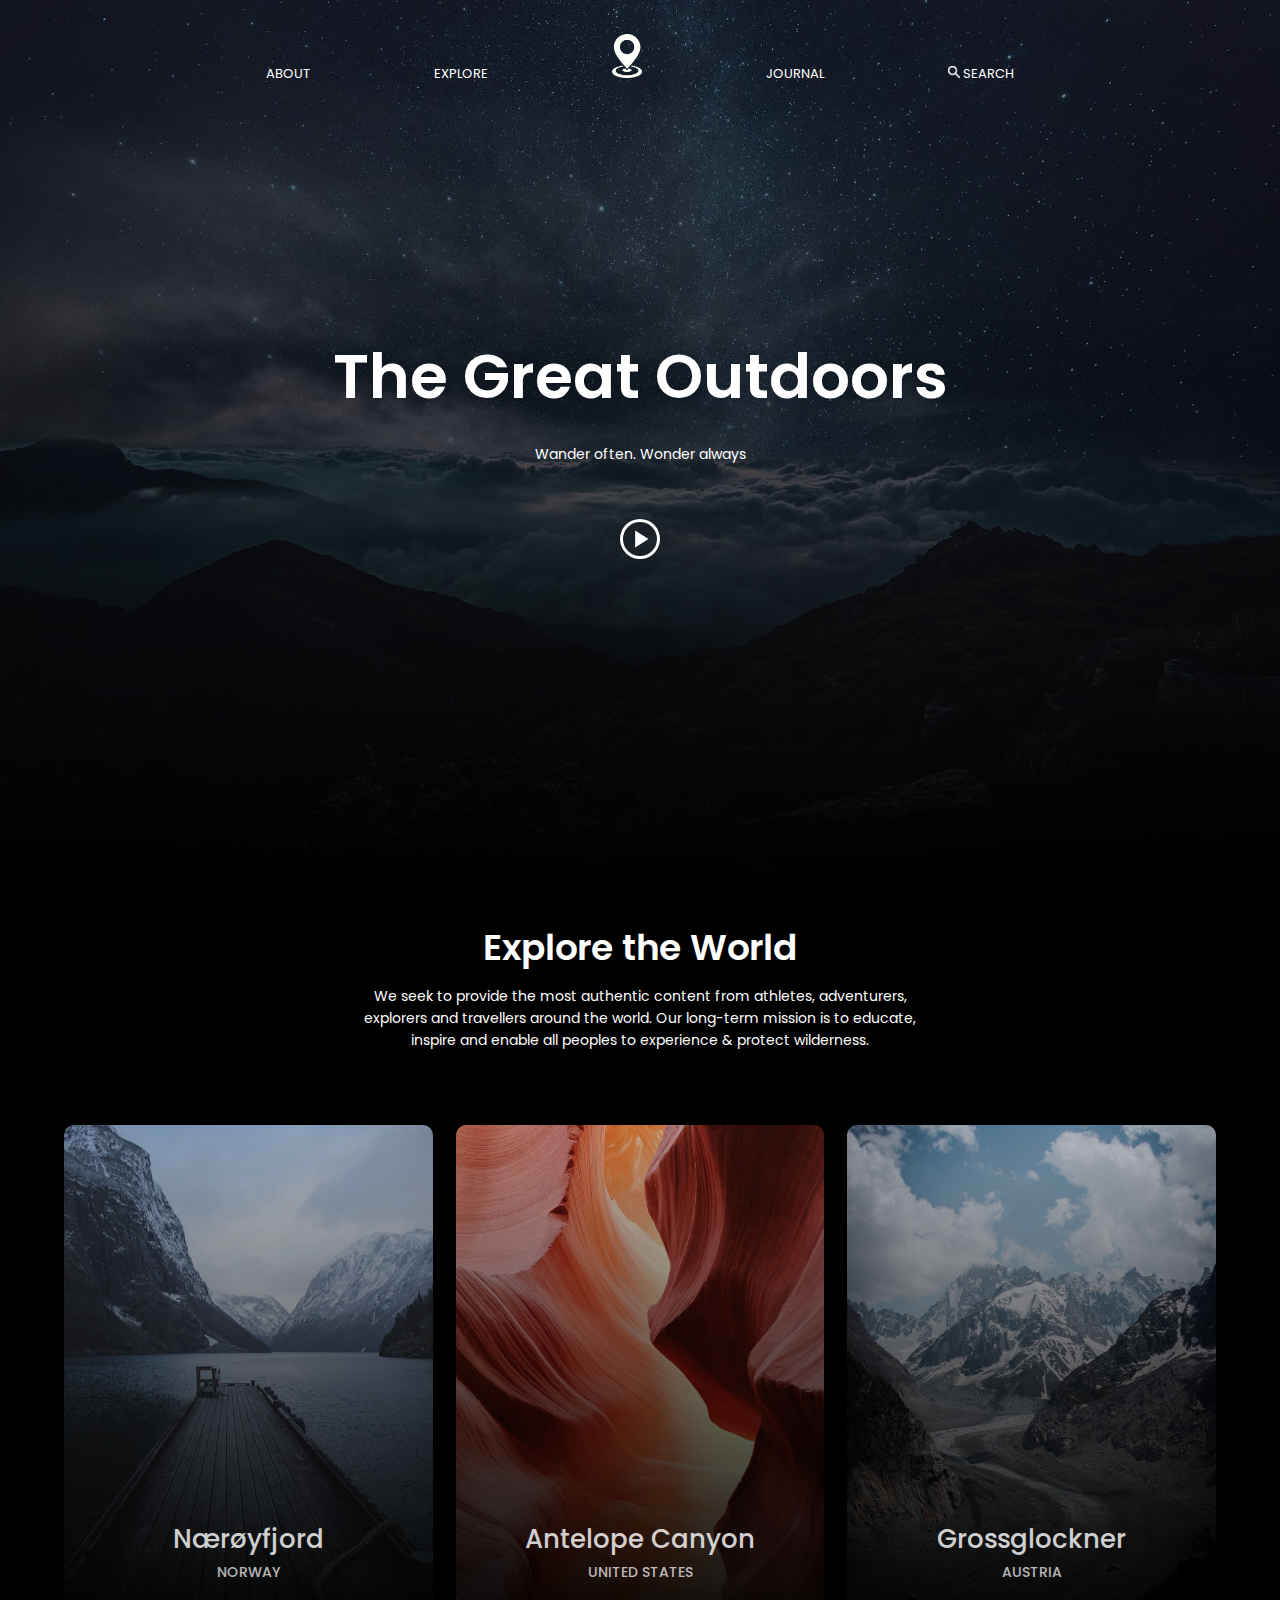
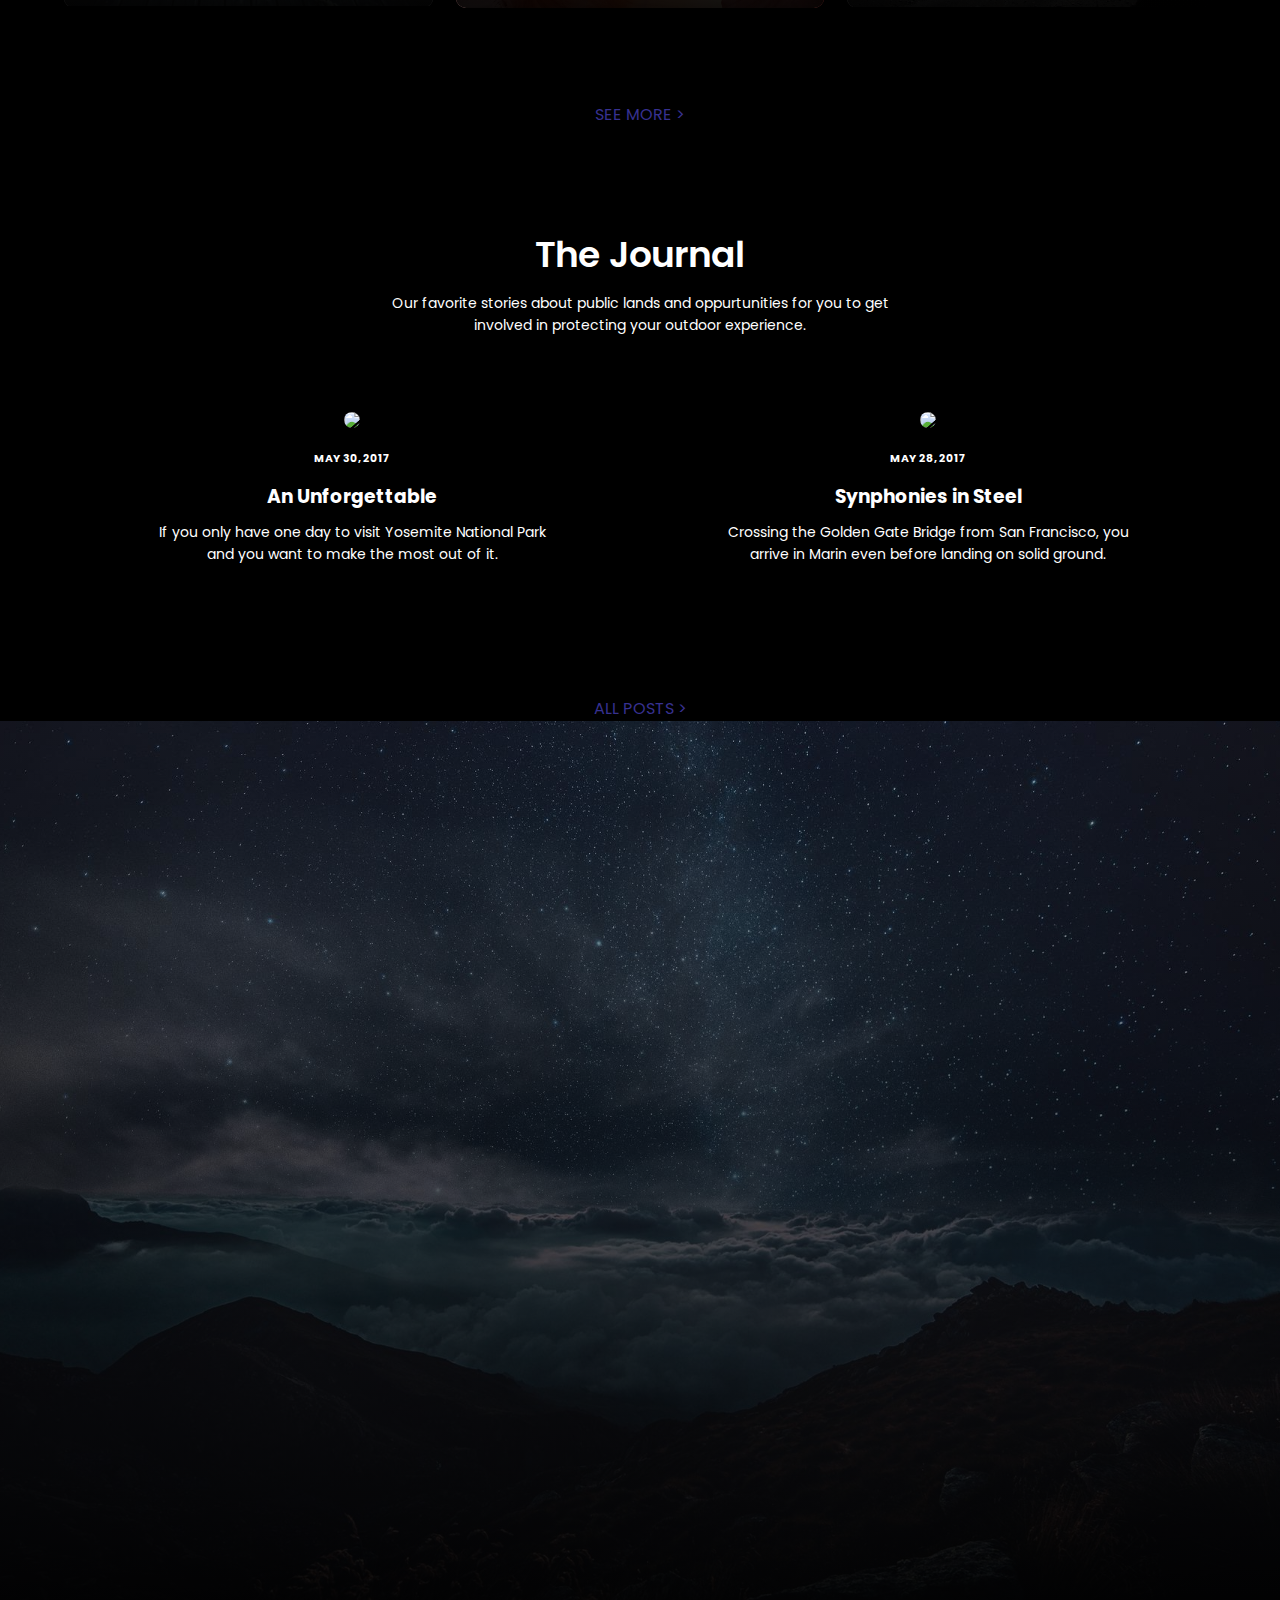
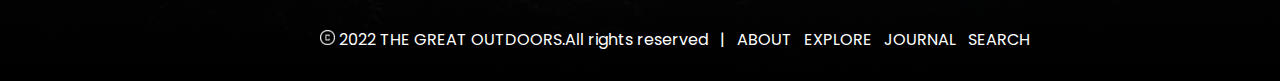
==== index.html @ c3ee38a0 "Add files via upload" ====
<!DOCTYPE html>
<html lang="en">
<head>
    <meta charset="UTF-8">
    <meta http-equiv="X-UA-Compatible" content="IE=edge">
    <meta name="viewport" content="width=device-width, initial-scale=1.0">
    <link rel="stylesheet" href="style.css">
    <link rel="preconnect" href="https://fonts.googleapis.com">
<link rel="preconnect" href="https://fonts.gstatic.com" crossorigin>
<link href="https://fonts.googleapis.com/css2?family=Poppins:wght@100;200;300;400;500;600;800&display=swap" rel="stylesheet"> 

<title>The Great Outdoors</title>
</head>
<body>
    <section class="header">
        <nav>
            <div class="nav-links">            
                <ul>
                    <li><a href="">ABOUT</a></li>
                    <li><a href="">EXPLORE</a></li>
                    <li><a href=""><img id="map-icon" src="images/map-icon.png"></a></li>
                    <li><a href="">JOURNAL</a></li>
                    <li><a href=""><img id="search-icon" src="images/search-icon.png"> SEARCH</a></li>
                </ul>
            </div>
        </nav>

        <div class="text-box">
            <h1>The Great Outdoors</h1>
            <p>Wander often. Wonder always</p>
            <a href="https://youtu.be/IUN664s7N-c" class="play-btn"><img src="images/play_circle.svg"></a>
        </div>
    </section>

    <!-- Explore the world section  -->

    <section class="explore">
        <h1>Explore the World</h1>
        <p>We seek to provide the most authentic content from athletes, adventurers, <br>
            explorers and travellers around the world. Our long-term mission is to educate, <br>
            inspire and enable all peoples to experience & protect wilderness.
        </p>

        <div class="row">
            <div class="explore-column">
                <img src="images/norway.png">
                <div class="layer">
                    <h3>Nærøyfjord</h3>
                    <p>NORWAY</p>
                </div>
            </div>
            <div class="explore-column">
                <img src="images/antelope-canyon.png">
                <div class="layer">
                    <h3>Antelope Canyon</h3>
                    <P>UNITED STATES</P>
                </div>
            </div><div class="explore-column">
                <img src="images/grossglockner.png">
                <div class="layer">
                    <h3>Grossglockner</h3>
                    <P>AUSTRIA</P>
                </div>
            </div>
        </div>
        <a href="">SEE MORE ></a>
    </section>

    <!-- The Journal section  -->

    <section class="journal">
        <h1>The Journal</h1>
        <p>Our favorite stories about public lands and oppurtunities for you to get<br>
            involved in protecting your outdoor experience.
        </p>

        <div class="row">
            <div class="journal-column">
                 <img src="images/yosemite-national-park.png">
                 <h6>MAY 30, 2017</h6>
                 <h3>An Unforgettable</h3>
                 <p>If you only have one day to visit Yosemite National Park <br>
                    and you want to make the most out of it.
                </p>
            </div>
            <div class="journal-column">
                <img src="images/golden-gate-bridge.png">
                <h6>MAY 28, 2017</h6>
                <h3>Synphonies in Steel</h3>
                 <p> Crossing the Golden Gate Bridge from San Francisco, you <br>
                     arrive in Marin even before landing on solid ground.
                </p>
            </div>
        </div>
        <a href="">ALL POSTS ></a>
    </section>

    <!-- footer  -->
    <section class="footer">
        <ul>
            <li><img id="copyright-img" src="images/copyright-icon.png"> 2022 THE GREAT OUTDOORS.All rights reserved &nbsp | &nbsp ABOUT &nbsp EXPLORE &nbsp JOURNAL &nbsp SEARCH</li>
        </ul>
    </section>

</body>
</html>
---- style.css ----
*{
    margin: 0;
    padding: 0;
    font-family: 'Poppins', sans-serif;
}
.header{
    min-height: 100vh;
    width: 100%;
    background-image: linear-gradient(rgba(4,9,30,0.3),rgb(0, 0, 0)),url(images/header-bg.jpg);
    background-position: center;
    background-size: cover;
    position: relative;
}
nav{
    display: flex;
    padding: 2% 6%;
    justify-content: space-between;
    align-items: center;
}
.nav-links{
    flex: 1;
    text-align: center;
}
.nav-links ul li{
    list-style: none;
    display: inline-block;
    padding: 8px 60px;
    position: relative;
}
#map-icon{
    width: 30px;
}
#search-icon{
    width: 12px;
}
.nav-links ul li a{
    color: #fff;
    text-decoration: none;
    font-size: 13px;
}
.nav-links ul li::after{
    content: '';
    width: 0%;
    height: 2px;
    background: #f44336;
    display: block;
    margin: auto;
    transition: 0.5s;
}
.nav-links ul li:hover::after{
    width: 100%;
}
.text-box{
    width: 90%;
    color: #fff;
    position: absolute;
    top: 50%;
    left: 50%;
    transform: translate(-50%,-50%);
    text-align: center;
}
.text-box h1{
    font-size: 62px;
}
.text-box p{
    margin: 10px 0 40px;
    font-size: 14px;
    color: #fff;
}
.play-btn{
    display: inline-block;
    transition: transform .5s;
    cursor: pointer;
}
.play-btn:hover{
    transform: scale(1.2);
}

nav .fa{
    display: none;
}

/* Explore the world section  */

.explore{
    width: 100%;
    margin: auto;
    text-align: center;
    padding-top: 20px;
    background-color: rgb(0, 0, 0);
}
h1{
    color: #fff;
    font-weight: 600;
    font-size: 36px;
}
p{
    color: rgb(255, 255, 255);
    font-size: 14px;
    font-weight: 400;
    line-height: 22px;
    padding: 10px;
}
.row{
    margin: 5%;
    display: flex;
    justify-content: space-between;
}
.explore-column{
    flex-basis: 32%;
    border-radius: 10px;
    margin-bottom: 30px;
    position: relative;
    overflow: hidden;
}
.explore-column img{
    width: 100%;
    display: block;
}
.layer{
    background: linear-gradient(rgba(4,9,30,0.2),rgba(0, 0, 0, 0.93));
    height: 100%;
    width: 100%;
    position: absolute;
    top: 0;
    left: 0;
    transition: 0.5s;
}
.layer:hover{
    background: linear-gradient(rgba(4,9,30,0),rgba(0, 0, 0, 0));
    cursor: pointer;
}
.layer h3{
    width: 100%;
    font-weight: 500;
    color: #fff;
    font-size: 26px;
    bottom: 10%;
    left: 50%;
    transform: translateX(-50%);
    position: absolute;
    opacity: 0.8;
    transition: 0.5s;
}
.layer p{
    width: 100%;
    font-weight: 500;
    color: #fff;
    bottom: 3%;
    left: 50%;
    transform: translateX(-50%);
    position: absolute;
    opacity: 0.7;
    transition: 0.5s;
}
.layer:hover h3{
    bottom: 50%;
    opacity: 1;
}
.layer:hover p{
    bottom: 43%;
    opacity: 1;
}
.explore a{
    color: rgb(55, 49, 145);
    text-decoration: none;
    font-size: 16px;
}

/* The journal section  */

.journal{
    background-color: black;
    width: 100%;
    margin: auto;
    text-align: center;
    padding-top: 100px;
}
.journal-column{
    flex: 31%;
    border-radius: 10px;
    margin-bottom: 5%;
    text-align: center;
}
.journal-column img{
    width: 95%;
    border-radius: 10px;
}
.journal-column h6{
    margin-top: 16px;
    margin-bottom: 15px;
    color: #fff;
    padding: 0;
}
.journal-column h3{
    color: #fff;
    padding: 0;
}
.journal a{
    color: rgb(55, 49, 145);
    text-decoration: none;
    font-size: 16px;
}

/* footer  */

.footer{
    background-image: linear-gradient(rgba(4,9,30,0.3),rgb(0, 0, 0)),url(images/header-bg.jpg);
    background-position: center;
    background-size: cover;
    position: relative;
    width: 100%;
    padding: 30px 0;
    min-height: 100vh;
} 
.footer ul li{ 
    text-align: center;
    list-style: none;
    color: #fff;
    position: absolute;
    bottom: 3%;
    left: 25%;
    cursor: pointer;
}
#copyright-img{
    width: 15px;
}
@media(max-width: 700px){
    .text-box h1{
        font-size: 20px;
    }
    .nav-links ul li{
        display: block;
    }
    #map-icon{
        width: 15px;
    }
    #search-icon{
        width: 7px;
    }
    .nav-links ul li{
        list-style: none;
        display: inline-block;
        padding: 2px 3px;
        position: relative;
    }
    .nav-links ul li a{
        color: #fff;
        text-decoration: none;
        font-size: 9px;
    }
}
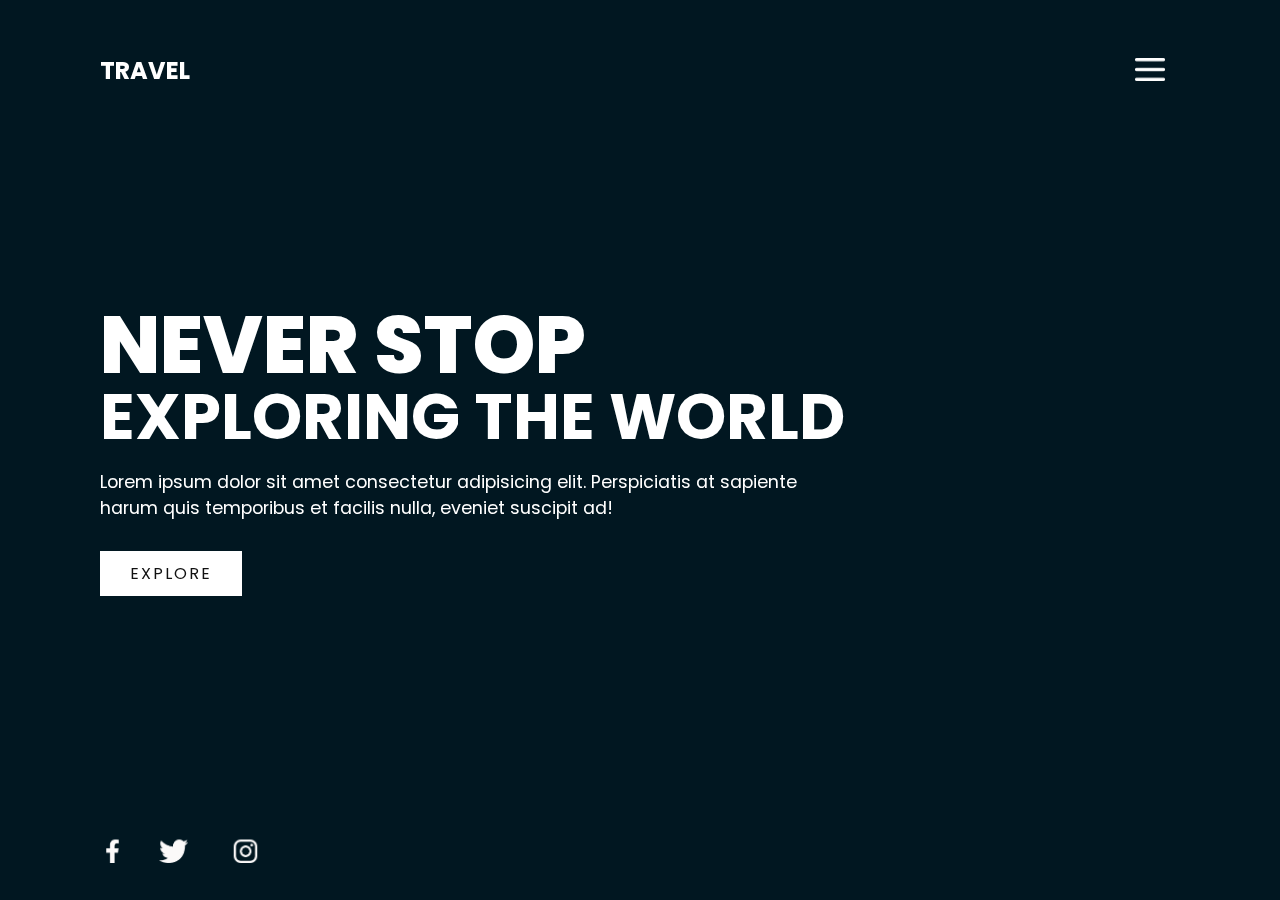
==== commit 2bc9a0ff: "homepage of my website" ====
--- a/index.html
+++ b/index.html
@@ -5,102 +5,31 @@
     <meta http-equiv="X-UA-Compatible" content="IE=edge">
     <meta name="viewport" content="width=device-width, initial-scale=1.0">
     <link rel="stylesheet" href="style.css">
-    <link rel="preconnect" href="https://fonts.googleapis.com">
-<link rel="preconnect" href="https://fonts.gstatic.com" crossorigin>
-<link href="https://fonts.googleapis.com/css2?family=Poppins:wght@100;200;300;400;500;600;800&display=swap" rel="stylesheet"> 
-
-<title>The Great Outdoors</title>
+    <title>Travel Landing Page</title>
 </head>
 <body>
-    <section class="header">
-        <nav>
-            <div class="nav-links">            
-                <ul>
-                    <li><a href="">ABOUT</a></li>
-                    <li><a href="">EXPLORE</a></li>
-                    <li><a href=""><img id="map-icon" src="images/map-icon.png"></a></li>
-                    <li><a href="">JOURNAL</a></li>
-                    <li><a href=""><img id="search-icon" src="images/search-icon.png"> SEARCH</a></li>
-                </ul>
-            </div>
-        </nav>
+    <section class="showcase">
+        <header>
+            <h2 class="logo">Travel</h2>
+            <div class="toggle"></div>
+        </header>
 
-        <div class="text-box">
-            <h1>The Great Outdoors</h1>
-            <p>Wander often. Wonder always</p>
-            <a href="https://youtu.be/IUN664s7N-c" class="play-btn"><img src="images/play_circle.svg"></a>
+        <video src="video/TheBreathtakingBeautyofNatureHD.mp4" muted loop autoplay></video>
+
+        <div class="overlay">
+
         </div>
-    </section>
-
-    <!-- Explore the world section  -->
-
-    <section class="explore">
-        <h1>Explore the World</h1>
-        <p>We seek to provide the most authentic content from athletes, adventurers, <br>
-            explorers and travellers around the world. Our long-term mission is to educate, <br>
-            inspire and enable all peoples to experience & protect wilderness.
-        </p>
-
-        <div class="row">
-            <div class="explore-column">
-                <img src="images/norway.png">
-                <div class="layer">
-                    <h3>Nærøyfjord</h3>
-                    <p>NORWAY</p>
-                </div>
-            </div>
-            <div class="explore-column">
-                <img src="images/antelope-canyon.png">
-                <div class="layer">
-                    <h3>Antelope Canyon</h3>
-                    <P>UNITED STATES</P>
-                </div>
-            </div><div class="explore-column">
-                <img src="images/grossglockner.png">
-                <div class="layer">
-                    <h3>Grossglockner</h3>
-                    <P>AUSTRIA</P>
-                </div>
-            </div>
+        <div class="text">
+            <h2>Never Stop</h2>
+            <h3>Exploring The World</h3>
+            <p>Lorem ipsum dolor sit amet consectetur adipisicing elit. Perspiciatis at sapiente harum quis temporibus et facilis nulla, eveniet suscipit ad!</p>
+            <a href="https://mjjauhar.github.io/">Explore</a>
         </div>
-        <a href="">SEE MORE ></a>
-    </section>
-
-    <!-- The Journal section  -->
-
-    <section class="journal">
-        <h1>The Journal</h1>
-        <p>Our favorite stories about public lands and oppurtunities for you to get<br>
-            involved in protecting your outdoor experience.
-        </p>
-
-        <div class="row">
-            <div class="journal-column">
-                 <img src="images/yosemite-national-park.png">
-                 <h6>MAY 30, 2017</h6>
-                 <h3>An Unforgettable</h3>
-                 <p>If you only have one day to visit Yosemite National Park <br>
-                    and you want to make the most out of it.
-                </p>
-            </div>
-            <div class="journal-column">
-                <img src="images/golden-gate-bridge.png">
-                <h6>MAY 28, 2017</h6>
-                <h3>Synphonies in Steel</h3>
-                 <p> Crossing the Golden Gate Bridge from San Francisco, you <br>
-                     arrive in Marin even before landing on solid ground.
-                </p>
-            </div>
-        </div>
-        <a href="">ALL POSTS ></a>
-    </section>
-
-    <!-- footer  -->
-    <section class="footer">
-        <ul>
-            <li><img id="copyright-img" src="images/copyright-icon.png"> 2022 THE GREAT OUTDOORS.All rights reserved &nbsp | &nbsp ABOUT &nbsp EXPLORE &nbsp JOURNAL &nbsp SEARCH</li>
+        <ul class="social">
+            <li><a href="#"><img src="img/fb.png" alt=""></a></li>
+            <li><a href="https://twitter.com/mjjauharali?t=EiwxSO9-J3mzmyJ5tU9Zog&s=08"><img src="img/twitter.png" alt=""></a></li>
+            <li><a href="https://www.instagram.com/ma.jr.at/"><img src="img/insta.png" alt=""></a></li>
         </ul>
     </section>
-
 </body>
 </html>--- a/style.css
+++ b/style.css
@@ -1,252 +1,157 @@
+@import url("https://fonts.googleapis.com/css2?family=Poppins:wght@200;300;400;500;600;700;800&display=swap");
+
 *{
+    box-sizing: border-box;
     margin: 0;
     padding: 0;
     font-family: 'Poppins', sans-serif;
 }
-.header{
+
+.showcase{
+    position: absolute;
+    right: 0;
+    width: 100%;
     min-height: 100vh;
-    width: 100%;
-    background-image: linear-gradient(rgba(4,9,30,0.3),rgb(0, 0, 0)),url(images/header-bg.jpg);
-    background-position: center;
-    background-size: cover;
-    position: relative;
-}
-nav{
+    padding: 100px;
     display: flex;
-    padding: 2% 6%;
     justify-content: space-between;
     align-items: center;
-}
-.nav-links{
-    flex: 1;
-    text-align: center;
-}
-.nav-links ul li{
-    list-style: none;
-    display: inline-block;
-    padding: 8px 60px;
-    position: relative;
-}
-#map-icon{
-    width: 30px;
-}
-#search-icon{
-    width: 12px;
-}
-.nav-links ul li a{
+    background: #111;
     color: #fff;
-    text-decoration: none;
-    font-size: 13px;
-}
-.nav-links ul li::after{
-    content: '';
-    width: 0%;
-    height: 2px;
-    background: #f44336;
-    display: block;
-    margin: auto;
-    transition: 0.5s;
-}
-.nav-links ul li:hover::after{
-    width: 100%;
-}
-.text-box{
-    width: 90%;
-    color: #fff;
-    position: absolute;
-    top: 50%;
-    left: 50%;
-    transform: translate(-50%,-50%);
-    text-align: center;
-}
-.text-box h1{
-    font-size: 62px;
-}
-.text-box p{
-    margin: 10px 0 40px;
-    font-size: 14px;
-    color: #fff;
-}
-.play-btn{
-    display: inline-block;
-    transition: transform .5s;
-    cursor: pointer;
-}
-.play-btn:hover{
-    transform: scale(1.2);
+    z-index: 2;
 }
 
-nav .fa{
-    display: none;
-}
-
-/* Explore the world section  */
-
-.explore{
-    width: 100%;
-    margin: auto;
-    text-align: center;
-    padding-top: 20px;
-    background-color: rgb(0, 0, 0);
-}
-h1{
-    color: #fff;
-    font-weight: 600;
-    font-size: 36px;
-}
-p{
-    color: rgb(255, 255, 255);
-    font-size: 14px;
-    font-weight: 400;
-    line-height: 22px;
-    padding: 10px;
-}
-.row{
-    margin: 5%;
-    display: flex;
-    justify-content: space-between;
-}
-.explore-column{
-    flex-basis: 32%;
-    border-radius: 10px;
-    margin-bottom: 30px;
-    position: relative;
-    overflow: hidden;
-}
-.explore-column img{
-    width: 100%;
-    display: block;
-}
-.layer{
-    background: linear-gradient(rgba(4,9,30,0.2),rgba(0, 0, 0, 0.93));
-    height: 100%;
-    width: 100%;
+.showcase header{
     position: absolute;
     top: 0;
     left: 0;
+    width: 100%;
+    padding: 40px 100px;
+    z-index: 1000;
+    display: flex;
+    align-items: center;
+    justify-content: space-between;
+}
+
+.logo{
+    text-transform: uppercase;
+    cursor: pointer;
+}
+
+.toggle{
+    position: relative;
+    width: 60px;
+    height: 60px;
+    background: url(img/menu.png);
+    background-repeat: no-repeat;
+    background-size: 30px;
+    background-position: center;
+    cursor: pointer;
+}
+
+.toggle.active{
+    background: url(img/close.png);
+    background-repeat: no-repeat;
+    background-size: 25px;
+    background-position: center;
+}
+
+.showcase video{
+    position: absolute;
+    top: 0;
+    left: 0;
+    width: 100%;
+    height: 100%;
+    object-fit: cover;
+    opacity: 0.8;
+}
+
+.overlay{
+    position: absolute;
+    top: 0;
+    left: 0;
+    width: 100%;
+    height: 100%;
+    background: #03a9f4;
+    mix-blend-mode: overlay;
+}
+
+.text{
+    position: relative;
+    z-index: 10;
+}
+.text h2{
+    font-size: 5em;
+    font-weight: 800;
+    line-height: 1em;
+    text-transform: uppercase;
+}
+.text h3{
+    font-size: 4em;
+    font-weight: 700;
+    line-height: 1em;
+    text-transform: uppercase;
+}
+.text p{
+    font-size: 1.1em;
+    margin: 20px 0;
+    font-weight: 400;
+    max-width: 700px;
+}
+
+.text a{
+    display: inline-block;
+    font-size: 1em;
+    background: #fff;
+    padding: 10px 30px;
+    text-decoration: none;
+    color: #111;
+    margin-top: 10px;
+    text-transform: uppercase;
+    letter-spacing: 2px;
+    transition: 0.2s;
+}
+
+.text a:hover{
+    letter-spacing: 6px;
+}
+
+.social {
+    position: absolute;
+    bottom: 20px;
+    z-index: 10;
+    display: flex;
+    justify-content: center;
+    align-items: center;
+}
+
+.social li{
+    list-style: none;   
+}
+
+.social li a{
+    display: inline-block;
+    filter: invert(1);
+    margin-right: 20px;
+    transform: scale(0.5);
     transition: 0.5s;
 }
-.layer:hover{
-    background: linear-gradient(rgba(4,9,30,0),rgba(0, 0, 0, 0));
-    cursor: pointer;
-}
-.layer h3{
-    width: 100%;
-    font-weight: 500;
-    color: #fff;
-    font-size: 26px;
-    bottom: 10%;
-    left: 50%;
-    transform: translateX(-50%);
-    position: absolute;
-    opacity: 0.8;
-    transition: 0.5s;
-}
-.layer p{
-    width: 100%;
-    font-weight: 500;
-    color: #fff;
-    bottom: 3%;
-    left: 50%;
-    transform: translateX(-50%);
-    position: absolute;
-    opacity: 0.7;
-    transition: 0.5s;
-}
-.layer:hover h3{
-    bottom: 50%;
-    opacity: 1;
-}
-.layer:hover p{
-    bottom: 43%;
-    opacity: 1;
-}
-.explore a{
-    color: rgb(55, 49, 145);
-    text-decoration: none;
-    font-size: 16px;
+
+.social li a:hover{
+    transform: scale(0.5) translateY(-15px);
 }
 
-/* The journal section  */
+@media(max-width: 991px){
+    .showcase,
+    .showcase header{
+        padding: 40px;
+    }
 
-.journal{
-    background-color: black;
-    width: 100%;
-    margin: auto;
-    text-align: center;
-    padding-top: 100px;
-}
-.journal-column{
-    flex: 31%;
-    border-radius: 10px;
-    margin-bottom: 5%;
-    text-align: center;
-}
-.journal-column img{
-    width: 95%;
-    border-radius: 10px;
-}
-.journal-column h6{
-    margin-top: 16px;
-    margin-bottom: 15px;
-    color: #fff;
-    padding: 0;
-}
-.journal-column h3{
-    color: #fff;
-    padding: 0;
-}
-.journal a{
-    color: rgb(55, 49, 145);
-    text-decoration: none;
-    font-size: 16px;
-}
+    .text h2{
+        font-size: 3em;
+    }
 
-/* footer  */
-
-.footer{
-    background-image: linear-gradient(rgba(4,9,30,0.3),rgb(0, 0, 0)),url(images/header-bg.jpg);
-    background-position: center;
-    background-size: cover;
-    position: relative;
-    width: 100%;
-    padding: 30px 0;
-    min-height: 100vh;
-} 
-.footer ul li{ 
-    text-align: center;
-    list-style: none;
-    color: #fff;
-    position: absolute;
-    bottom: 3%;
-    left: 25%;
-    cursor: pointer;
-}
-#copyright-img{
-    width: 15px;
-}
-@media(max-width: 700px){
-    .text-box h1{
-        font-size: 20px;
-    }
-    .nav-links ul li{
-        display: block;
-    }
-    #map-icon{
-        width: 15px;
-    }
-    #search-icon{
-        width: 7px;
-    }
-    .nav-links ul li{
-        list-style: none;
-        display: inline-block;
-        padding: 2px 3px;
-        position: relative;
-    }
-    .nav-links ul li a{
-        color: #fff;
-        text-decoration: none;
-        font-size: 9px;
+    .text h3{
+        font-size: 2em;
     }
 }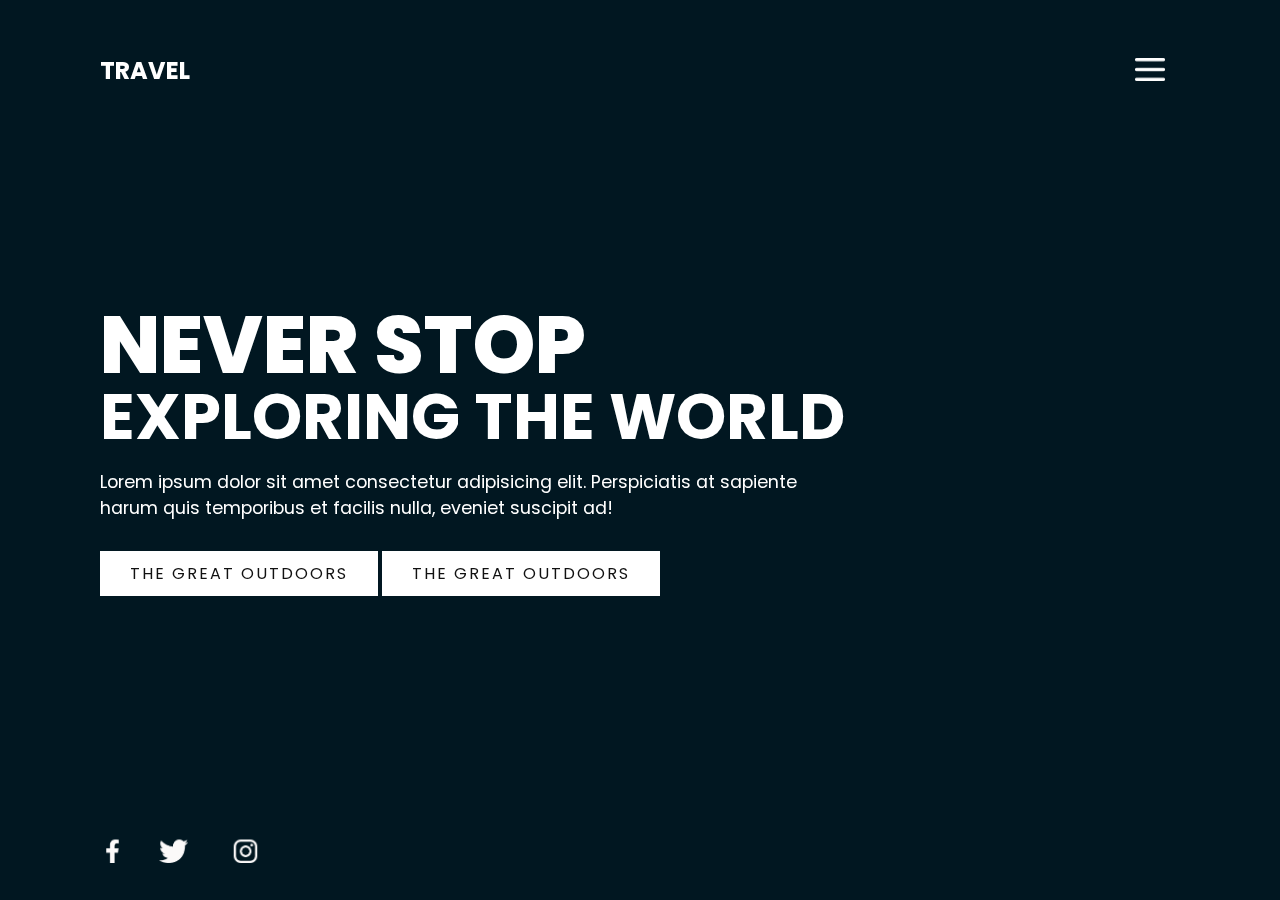
==== commit 6732e180: "Update index.html" ====
--- a/index.html
+++ b/index.html
@@ -23,7 +23,8 @@
             <h2>Never Stop</h2>
             <h3>Exploring The World</h3>
             <p>Lorem ipsum dolor sit amet consectetur adipisicing elit. Perspiciatis at sapiente harum quis temporibus et facilis nulla, eveniet suscipit ad!</p>
-            <a href="https://mjjauhar.github.io/">Explore</a>
+            <a href="https://mjjauhar.github.io/The-Great-Outdoors/">The Great Outdoors</a>
+            <a href="https://mjjauhar.github.io/The-Great-Outdoors/">The Great Outdoors</a>
         </div>
         <ul class="social">
             <li><a href="#"><img src="img/fb.png" alt=""></a></li>
@@ -32,4 +33,4 @@
         </ul>
     </section>
 </body>
-</html>+</html>
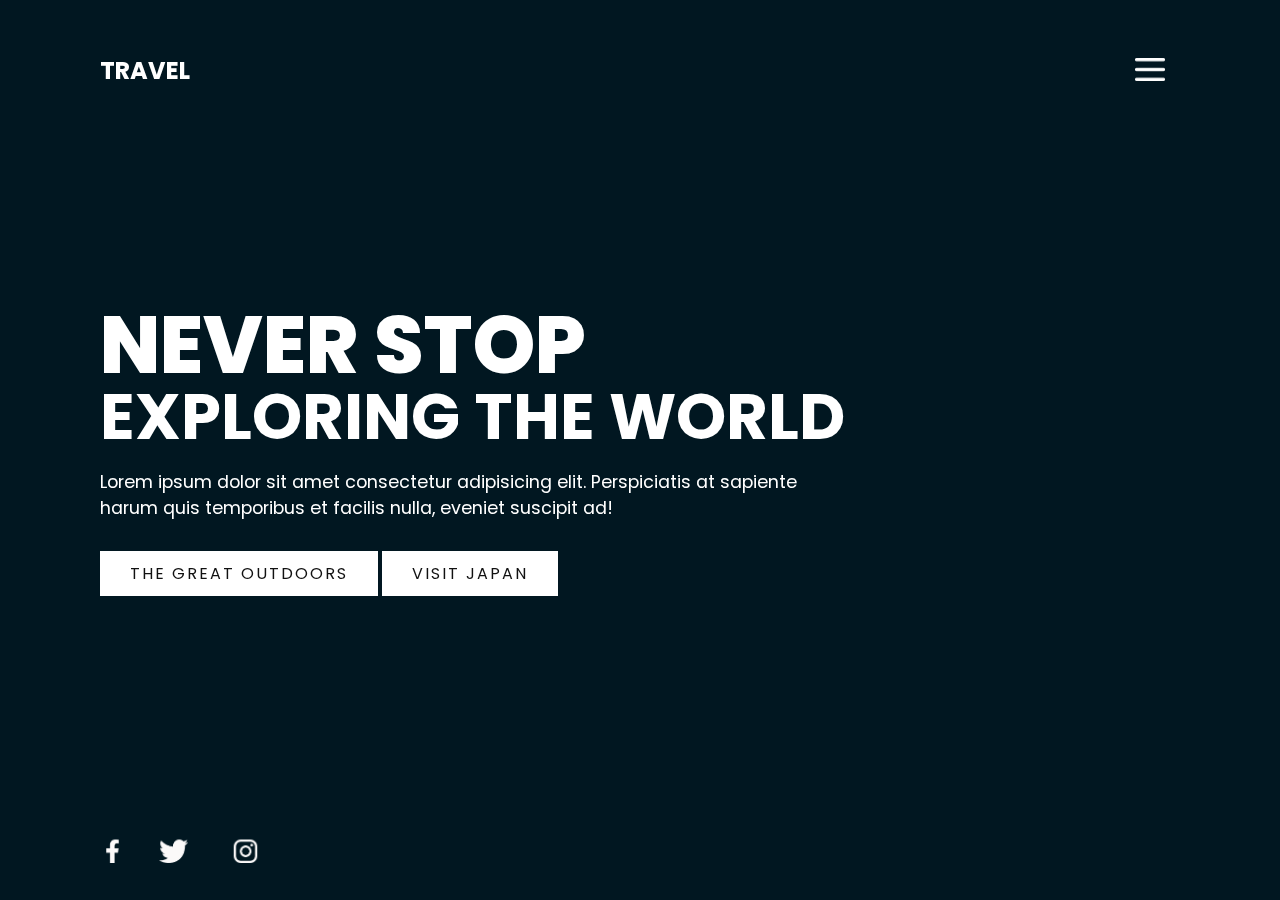
==== commit 2a1593a9: "Update index.html" ====
--- a/index.html
+++ b/index.html
@@ -24,7 +24,7 @@
             <h3>Exploring The World</h3>
             <p>Lorem ipsum dolor sit amet consectetur adipisicing elit. Perspiciatis at sapiente harum quis temporibus et facilis nulla, eveniet suscipit ad!</p>
             <a href="https://mjjauhar.github.io/The-Great-Outdoors/">The Great Outdoors</a>
-            <a href="https://mjjauhar.github.io/The-Great-Outdoors/">The Great Outdoors</a>
+            <a href="https://mjjauhar.github.io/visit-Japan/">Visit Japan</a>
         </div>
         <ul class="social">
             <li><a href="#"><img src="img/fb.png" alt=""></a></li>
